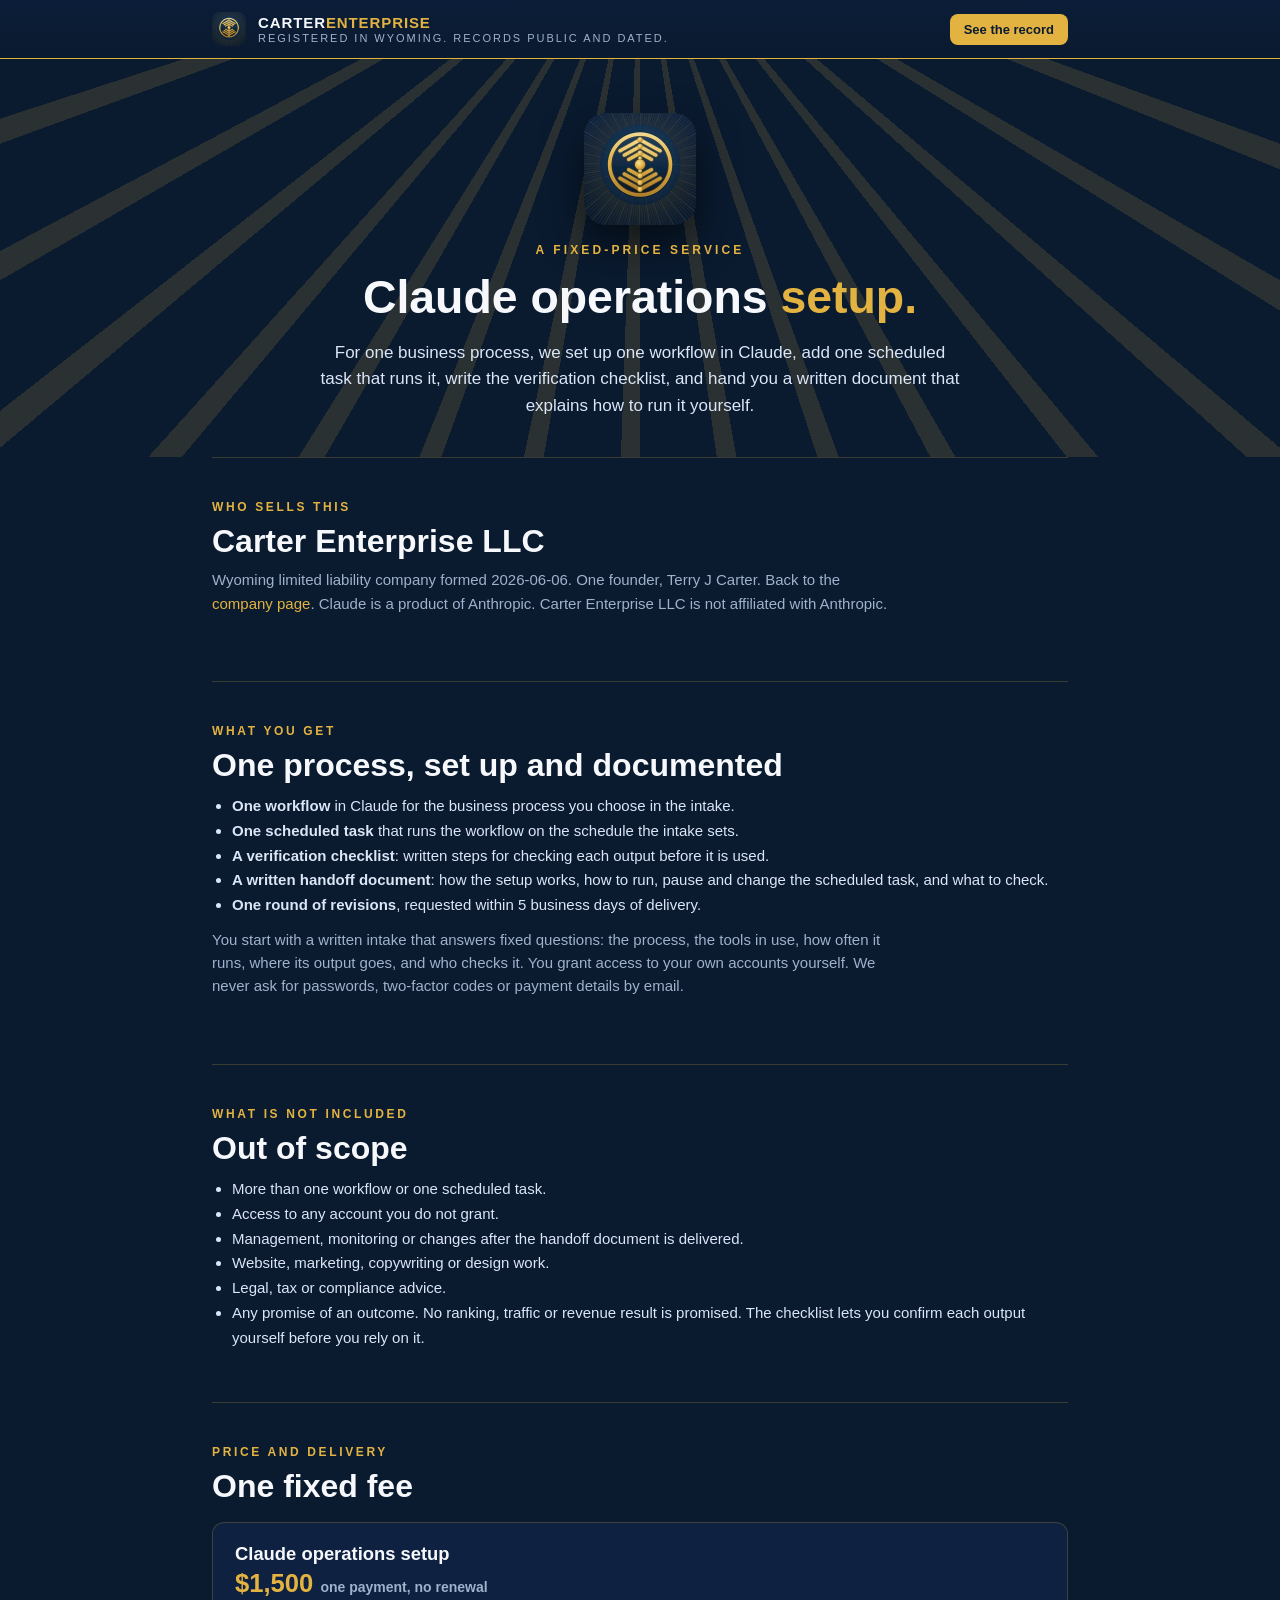
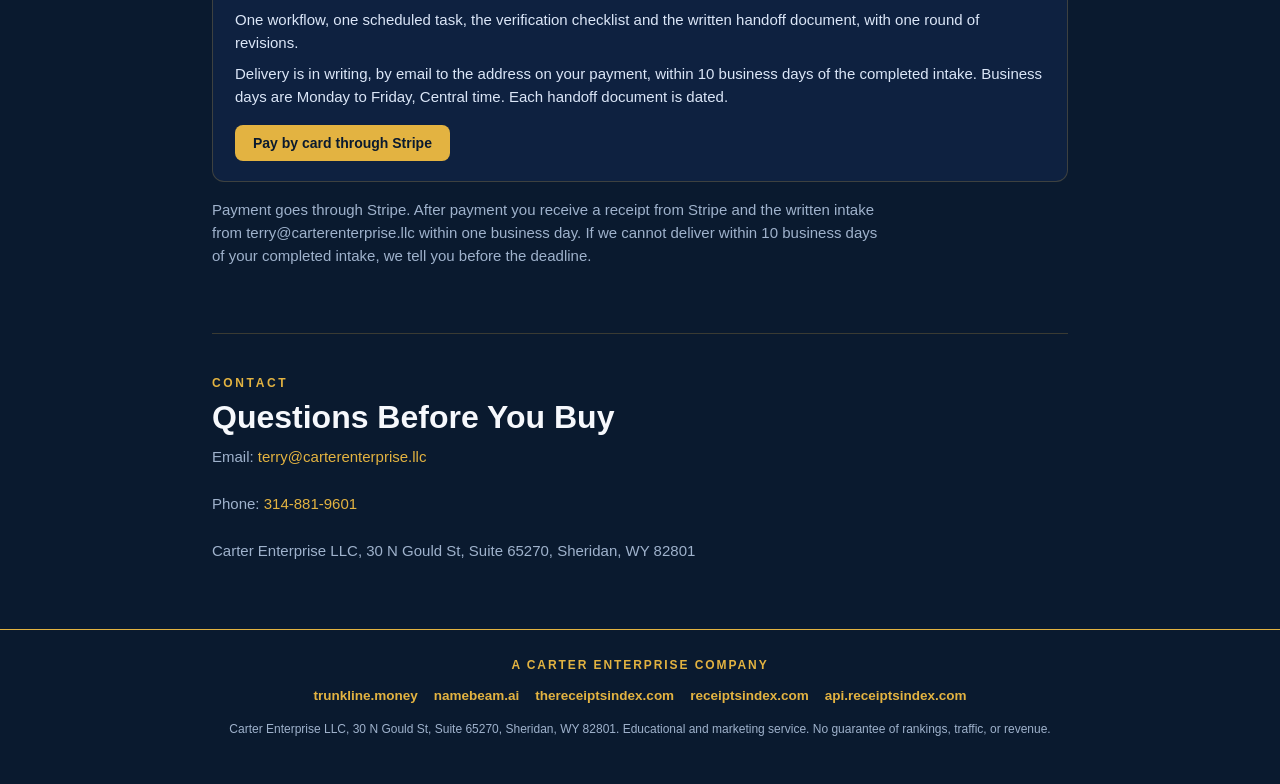
==== claude-operations-setup/index.html @ d0846653 "Claude operations setup page ($1,500, live Stripe link) + company page Services section Copy from st" ====
<!DOCTYPE html>
<html lang="en">
<head>
<script>if(location.protocol==="http:"&&/(^|\.)carterenterprise\.llc$/.test(location.hostname)){location.replace("https://"+location.host+location.pathname+location.search+location.hash);}</script>
<meta charset="utf-8">
<meta name="viewport" content="width=device-width,initial-scale=1">
<meta name="description" content="Claude operations setup from Carter Enterprise LLC: one workflow in Claude, one scheduled task, a verification checklist and a written handoff document. $1,500, one fixed fee, delivered in writing.">
<link rel="canonical" href="https://carterenterprise.llc/claude-operations-setup/">
<title>Claude Operations Setup | Carter Enterprise LLC</title>
<style>
 :root{--navy:#0a1a2f;--card:#0e2140;--gold:#E3B341;--gold2:#f0c862;--text:#F6F8FC;--muted:#9fb2cc;--miss:#e0808f;--win:#7ed492;--line:rgba(227,179,65,.22)}
 *{box-sizing:border-box}html,body{margin:0;padding:0;background:var(--navy);color:var(--text);font-family:-apple-system,BlinkMacSystemFont,"Segoe UI",Roboto,Helvetica,Arial,sans-serif;-webkit-font-smoothing:antialiased}
 a{color:var(--gold);text-decoration:none}a:hover{color:var(--gold2)}.wrap{max-width:900px;margin:0 auto;padding:0 22px}
 header.bar{position:sticky;top:0;z-index:20;background:linear-gradient(180deg,#0b1d38,#0a1a2f);border-bottom:1px solid var(--gold);padding:12px 0}
 .bar-in{display:flex;align-items:center;gap:12px;max-width:900px;margin:0 auto;padding:0 22px}
 .bar img{width:34px;height:34px;border-radius:8px}.bar .wm{font-weight:800;letter-spacing:.06em;font-size:15px}.bar .wm .b{color:var(--gold)}
 .bar .kick{color:var(--muted);font-size:11px;letter-spacing:.18em;text-transform:uppercase;margin-top:1px}.bar .spacer{flex:1}
 .bar a.cta{background:var(--gold);color:var(--navy);font-weight:800;padding:8px 14px;border-radius:8px;font-size:13px}
 .hero{position:relative;overflow:hidden;text-align:center;padding:54px 16px 38px}
 .hero .rays{position:absolute;inset:0;background:repeating-conic-gradient(from 0deg at 50% 40%, rgba(227,179,65,.15) 0deg 2deg, transparent 2deg 10deg);width:240vmax;height:240vmax;left:50%;top:40%;transform:translate(-50%,-50%);animation:spin 130s linear infinite;z-index:0}
 @keyframes spin{to{transform:translate(-50%,-50%) rotate(360deg)}}.hero .inner{position:relative;z-index:1}
 .hero img.coin{width:112px;height:112px;border-radius:22px;box-shadow:0 18px 40px rgba(0,0,0,.55);margin-bottom:14px}
 .hero .eyebrow{color:var(--gold);letter-spacing:.26em;text-transform:uppercase;font-size:12px;font-weight:800}
 .hero h1{font-size:clamp(1.9rem,5.4vw,2.9rem);margin:14px auto 10px;max-width:740px;line-height:1.14}
 .hero h1 .g{color:var(--gold)}.hero p.lede{max-width:640px;margin:16px auto 0;color:#dbe6f7;font-size:17px;line-height:1.55}
 .standing{display:flex;gap:16px;justify-content:center;flex-wrap:wrap;margin:26px auto 0;position:relative;z-index:1}
 .stat{background:var(--card);border:1px solid var(--line);border-radius:12px;padding:16px 22px;min-width:150px}
 .stat .n{font-size:30px;font-weight:800;color:var(--gold)}.stat.red .n{color:var(--miss)}.stat .l{color:var(--muted);font-size:12.5px;letter-spacing:.04em;margin-top:2px}
 section{padding:42px 0;border-top:1px solid var(--line)}.sec-eyebrow{color:var(--gold);letter-spacing:.22em;text-transform:uppercase;font-size:12px;font-weight:800;margin-bottom:8px}
 h2{font-size:clamp(1.5rem,4vw,2rem);margin:0 0 8px;line-height:1.2}.sub{color:var(--muted);font-size:15px;line-height:1.55;max-width:680px;margin:0 0 24px}
 .method{color:var(--muted);font-size:13px;line-height:1.65}.method b{color:var(--text)}
 footer{border-top:1px solid var(--gold);padding:28px 0 48px;text-align:center}
 footer .fk{color:var(--gold);letter-spacing:.16em;text-transform:uppercase;font-size:12px;font-weight:800;margin-bottom:10px}
 footer .legs a{color:var(--gold);font-weight:700;font-size:13.5px;margin:0 8px;line-height:2.1}footer .legal{color:var(--muted);font-size:12px;margin-top:12px}
table{width:100%;border-collapse:collapse;margin:16px 0}
table td{padding:12px 0;border-bottom:1px solid var(--line)}
table td:first-child{font-weight:700;color:var(--gold)}
table td a{color:var(--gold)}
.link-list{list-style:none;padding:0;margin:16px 0}
.link-list li{margin:8px 0}
.link-list a{color:var(--gold)}
.opt{background:var(--card);border:1px solid var(--line);border-radius:12px;padding:20px 22px;margin:16px 0}.opt h3{margin:0 0 4px;font-size:1.15rem}.opt .price{color:var(--gold);font-weight:800;font-size:1.6rem;margin:4px 0 10px}.opt p{margin:8px 0;line-height:1.55;font-size:15px;color:#dbe6f7}.opt a.buy{display:inline-block;background:var(--gold);color:var(--navy);font-weight:800;padding:10px 18px;border-radius:8px;font-size:14px;margin-top:8px}.opt a.buy:hover{color:var(--navy);background:var(--gold2)}ul.plain,ol.plain{margin:10px 0;padding-left:20px;line-height:1.65;font-size:15px;color:#dbe6f7}ol.plain li{margin:8px 0}code{font-family:ui-monospace,SFMono-Regular,Menlo,Consolas,monospace;font-size:.92em;color:var(--gold2);word-break:break-all}
</style>
</head>
<body>
<header class="bar"><div class="bar-in"><img src="/avatar.webp" alt="Carter Enterprise"><div><div class="wm">CARTER<span class="b">ENTERPRISE</span></div><div class="kick">Registered in Wyoming. Records public and dated.</div></div><div class="spacer"></div><a class="cta" href="https://proof.namebeam.ai">See the record</a></div></header>
<div class="hero"><div class="rays"></div><div class="inner"><img class="coin" src="/avatar.webp" alt="Carter Enterprise"><div class="eyebrow">A FIXED-PRICE SERVICE</div><h1>Claude operations <span class="g">setup.</span></h1><p class="lede">For one business process, we set up one workflow in Claude, add one scheduled task that runs it, write the verification checklist, and hand you a written document that explains how to run it yourself.</p></div></div>
<div class="wrap">
<section><div class="sec-eyebrow">WHO SELLS THIS</div><h2>Carter Enterprise LLC</h2><p class="sub">Wyoming limited liability company formed 2026-06-06. One founder, Terry J Carter. Back to the <a href="/">company page</a>. Claude is a product of Anthropic. Carter Enterprise LLC is not affiliated with Anthropic.</p></section>

<section><div class="sec-eyebrow">WHAT YOU GET</div><h2>One process, set up and documented</h2><ul class="plain"><li><b>One workflow</b> in Claude for the business process you choose in the intake.</li><li><b>One scheduled task</b> that runs the workflow on the schedule the intake sets.</li><li><b>A verification checklist</b>: written steps for checking each output before it is used.</li><li><b>A written handoff document</b>: how the setup works, how to run, pause and change the scheduled task, and what to check.</li><li><b>One round of revisions</b>, requested within 5 business days of delivery.</li></ul><p class="sub">You start with a written intake that answers fixed questions: the process, the tools in use, how often it runs, where its output goes, and who checks it. You grant access to your own accounts yourself. We never ask for passwords, two-factor codes or payment details by email.</p></section>

<section><div class="sec-eyebrow">WHAT IS NOT INCLUDED</div><h2>Out of scope</h2><ul class="plain"><li>More than one workflow or one scheduled task.</li><li>Access to any account you do not grant.</li><li>Management, monitoring or changes after the handoff document is delivered.</li><li>Website, marketing, copywriting or design work.</li><li>Legal, tax or compliance advice.</li><li>Any promise of an outcome. No ranking, traffic or revenue result is promised. The checklist lets you confirm each output yourself before you rely on it.</li></ul></section>

<section><div class="sec-eyebrow">PRICE AND DELIVERY</div><h2>One fixed fee</h2>
<div class="opt"><h3>Claude operations setup</h3><div class="price">$1,500 <span style="font-size:14px;color:var(--muted);font-weight:600">one payment, no renewal</span></div><p>One workflow, one scheduled task, the verification checklist and the written handoff document, with one round of revisions.</p><p>Delivery is in writing, by email to the address on your payment, within 10 business days of the completed intake. Business days are Monday to Friday, Central time. Each handoff document is dated.</p><a class="buy" href="https://buy.stripe.com/7sYdR9bNy0SB7mM4hadIA14">Pay by card through Stripe</a></div>
<p class="sub">Payment goes through Stripe. After payment you receive a receipt from Stripe and the written intake from terry@carterenterprise.llc within one business day. If we cannot deliver within 10 business days of your completed intake, we tell you before the deadline.</p></section>

<section><div class="sec-eyebrow">CONTACT</div><h2>Questions Before You Buy</h2><p class="sub">Email: <a href="mailto:terry@carterenterprise.llc">terry@carterenterprise.llc</a></p><p class="sub">Phone: <a href="tel:314-881-9601">314-881-9601</a></p><p class="sub">Carter Enterprise LLC, 30 N Gould St, Suite 65270, Sheridan, WY 82801</p></section>
</div>

<footer><div class="wrap"><div class="fk">A Carter Enterprise Company</div>
 <div class="legs"><a href="https://trunkline.money">trunkline.money</a><a href="https://namebeam.ai">namebeam.ai</a><a href="https://thereceiptsindex.com">thereceiptsindex.com</a><a href="https://receiptsindex.com">receiptsindex.com</a><a href="https://api.receiptsindex.com">api.receiptsindex.com</a></div>
 <div class="legal">Carter Enterprise LLC, 30 N Gould St, Suite 65270, Sheridan, WY 82801. Educational and marketing service. No guarantee of rankings, traffic, or revenue.</div></div></footer>
</body>
</html>
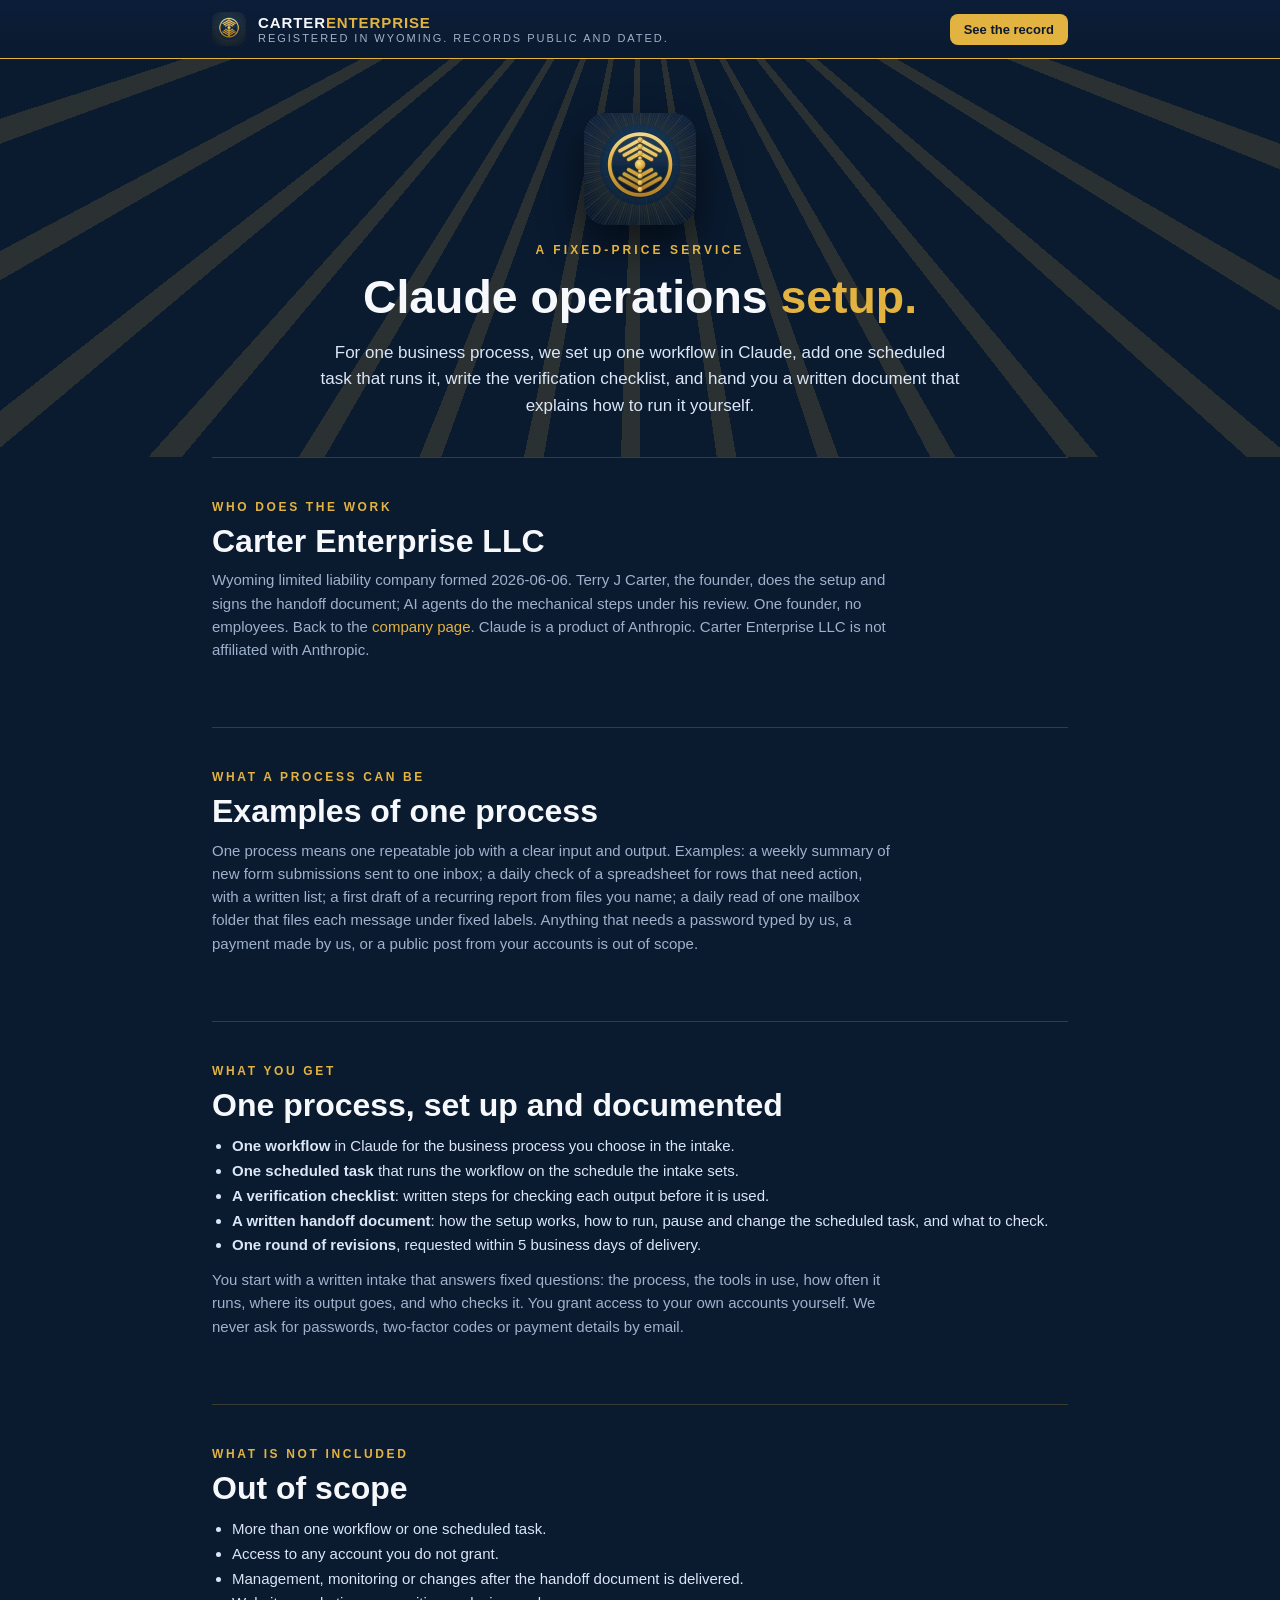
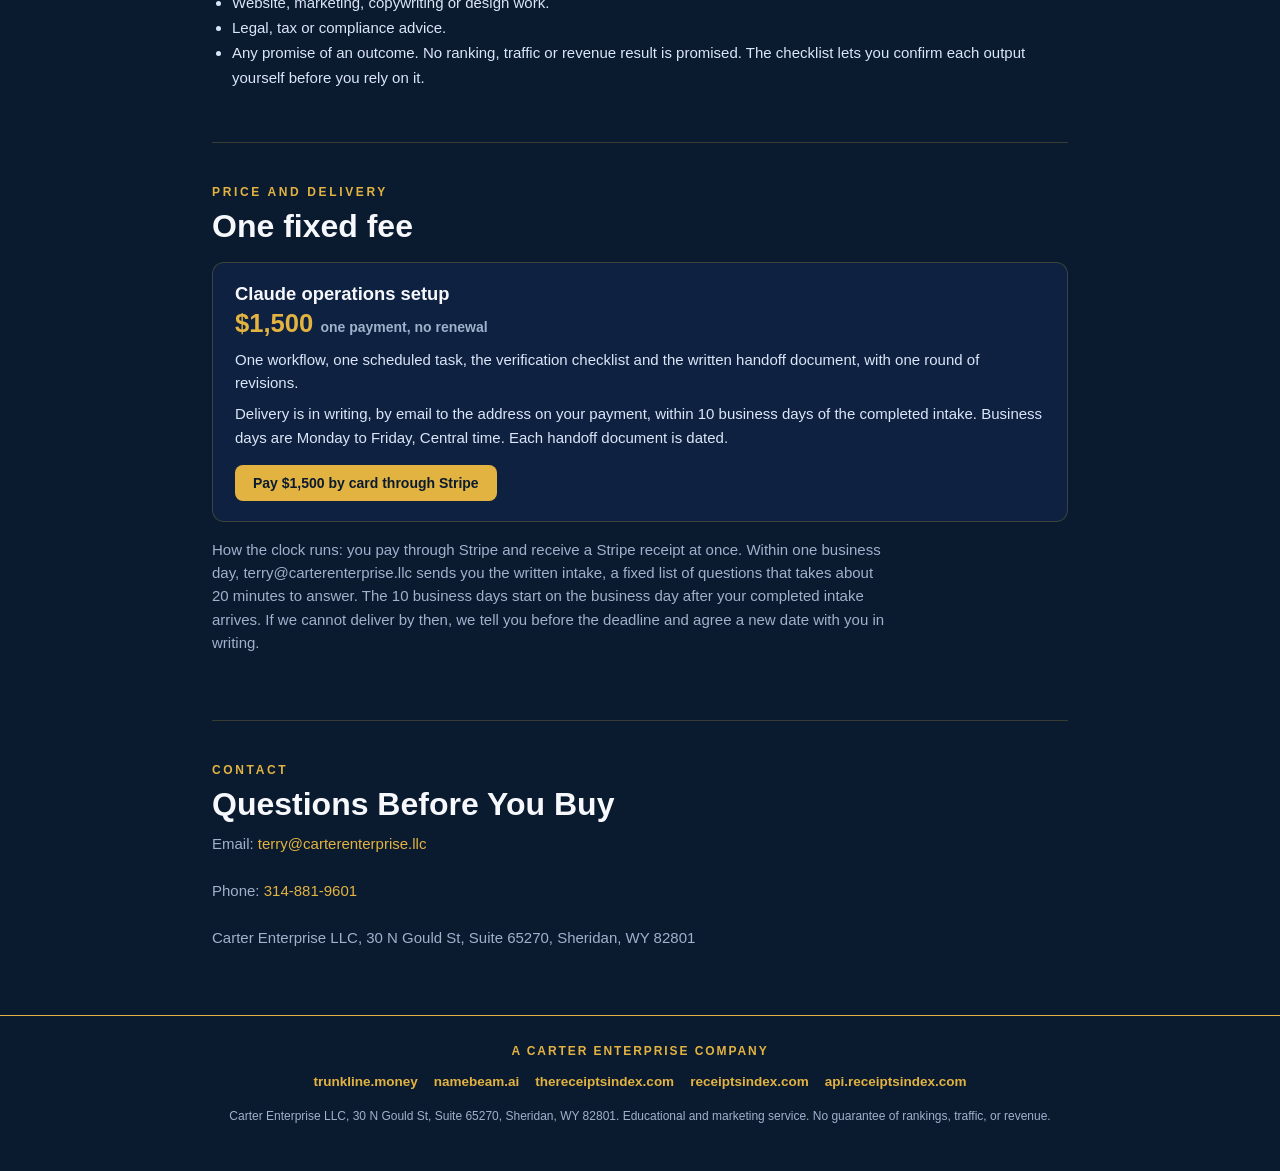
==== commit 27508fa8: "Ops setup page: who does the work, example processes, button amount, intake clock (OPSDIST cold-eyes" ====
--- a/claude-operations-setup/index.html
+++ b/claude-operations-setup/index.html
@@ -46,15 +46,17 @@
 <header class="bar"><div class="bar-in"><img src="/avatar.webp" alt="Carter Enterprise"><div><div class="wm">CARTER<span class="b">ENTERPRISE</span></div><div class="kick">Registered in Wyoming. Records public and dated.</div></div><div class="spacer"></div><a class="cta" href="https://proof.namebeam.ai">See the record</a></div></header>
 <div class="hero"><div class="rays"></div><div class="inner"><img class="coin" src="/avatar.webp" alt="Carter Enterprise"><div class="eyebrow">A FIXED-PRICE SERVICE</div><h1>Claude operations <span class="g">setup.</span></h1><p class="lede">For one business process, we set up one workflow in Claude, add one scheduled task that runs it, write the verification checklist, and hand you a written document that explains how to run it yourself.</p></div></div>
 <div class="wrap">
-<section><div class="sec-eyebrow">WHO SELLS THIS</div><h2>Carter Enterprise LLC</h2><p class="sub">Wyoming limited liability company formed 2026-06-06. One founder, Terry J Carter. Back to the <a href="/">company page</a>. Claude is a product of Anthropic. Carter Enterprise LLC is not affiliated with Anthropic.</p></section>
+<section><div class="sec-eyebrow">WHO DOES THE WORK</div><h2>Carter Enterprise LLC</h2><p class="sub">Wyoming limited liability company formed 2026-06-06. Terry J Carter, the founder, does the setup and signs the handoff document; AI agents do the mechanical steps under his review. One founder, no employees. Back to the <a href="/">company page</a>. Claude is a product of Anthropic. Carter Enterprise LLC is not affiliated with Anthropic.</p></section>
+
+<section><div class="sec-eyebrow">WHAT A PROCESS CAN BE</div><h2>Examples of one process</h2><p class="sub">One process means one repeatable job with a clear input and output. Examples: a weekly summary of new form submissions sent to one inbox; a daily check of a spreadsheet for rows that need action, with a written list; a first draft of a recurring report from files you name; a daily read of one mailbox folder that files each message under fixed labels. Anything that needs a password typed by us, a payment made by us, or a public post from your accounts is out of scope.</p></section>
 
 <section><div class="sec-eyebrow">WHAT YOU GET</div><h2>One process, set up and documented</h2><ul class="plain"><li><b>One workflow</b> in Claude for the business process you choose in the intake.</li><li><b>One scheduled task</b> that runs the workflow on the schedule the intake sets.</li><li><b>A verification checklist</b>: written steps for checking each output before it is used.</li><li><b>A written handoff document</b>: how the setup works, how to run, pause and change the scheduled task, and what to check.</li><li><b>One round of revisions</b>, requested within 5 business days of delivery.</li></ul><p class="sub">You start with a written intake that answers fixed questions: the process, the tools in use, how often it runs, where its output goes, and who checks it. You grant access to your own accounts yourself. We never ask for passwords, two-factor codes or payment details by email.</p></section>
 
 <section><div class="sec-eyebrow">WHAT IS NOT INCLUDED</div><h2>Out of scope</h2><ul class="plain"><li>More than one workflow or one scheduled task.</li><li>Access to any account you do not grant.</li><li>Management, monitoring or changes after the handoff document is delivered.</li><li>Website, marketing, copywriting or design work.</li><li>Legal, tax or compliance advice.</li><li>Any promise of an outcome. No ranking, traffic or revenue result is promised. The checklist lets you confirm each output yourself before you rely on it.</li></ul></section>
 
 <section><div class="sec-eyebrow">PRICE AND DELIVERY</div><h2>One fixed fee</h2>
-<div class="opt"><h3>Claude operations setup</h3><div class="price">$1,500 <span style="font-size:14px;color:var(--muted);font-weight:600">one payment, no renewal</span></div><p>One workflow, one scheduled task, the verification checklist and the written handoff document, with one round of revisions.</p><p>Delivery is in writing, by email to the address on your payment, within 10 business days of the completed intake. Business days are Monday to Friday, Central time. Each handoff document is dated.</p><a class="buy" href="https://buy.stripe.com/7sYdR9bNy0SB7mM4hadIA14">Pay by card through Stripe</a></div>
-<p class="sub">Payment goes through Stripe. After payment you receive a receipt from Stripe and the written intake from terry@carterenterprise.llc within one business day. If we cannot deliver within 10 business days of your completed intake, we tell you before the deadline.</p></section>
+<div class="opt"><h3>Claude operations setup</h3><div class="price">$1,500 <span style="font-size:14px;color:var(--muted);font-weight:600">one payment, no renewal</span></div><p>One workflow, one scheduled task, the verification checklist and the written handoff document, with one round of revisions.</p><p>Delivery is in writing, by email to the address on your payment, within 10 business days of the completed intake. Business days are Monday to Friday, Central time. Each handoff document is dated.</p><a class="buy" href="https://buy.stripe.com/7sYdR9bNy0SB7mM4hadIA14">Pay $1,500 by card through Stripe</a></div>
+<p class="sub">How the clock runs: you pay through Stripe and receive a Stripe receipt at once. Within one business day, terry@carterenterprise.llc sends you the written intake, a fixed list of questions that takes about 20 minutes to answer. The 10 business days start on the business day after your completed intake arrives. If we cannot deliver by then, we tell you before the deadline and agree a new date with you in writing.</p></section>
 
 <section><div class="sec-eyebrow">CONTACT</div><h2>Questions Before You Buy</h2><p class="sub">Email: <a href="mailto:terry@carterenterprise.llc">terry@carterenterprise.llc</a></p><p class="sub">Phone: <a href="tel:314-881-9601">314-881-9601</a></p><p class="sub">Carter Enterprise LLC, 30 N Gould St, Suite 65270, Sheridan, WY 82801</p></section>
 </div>
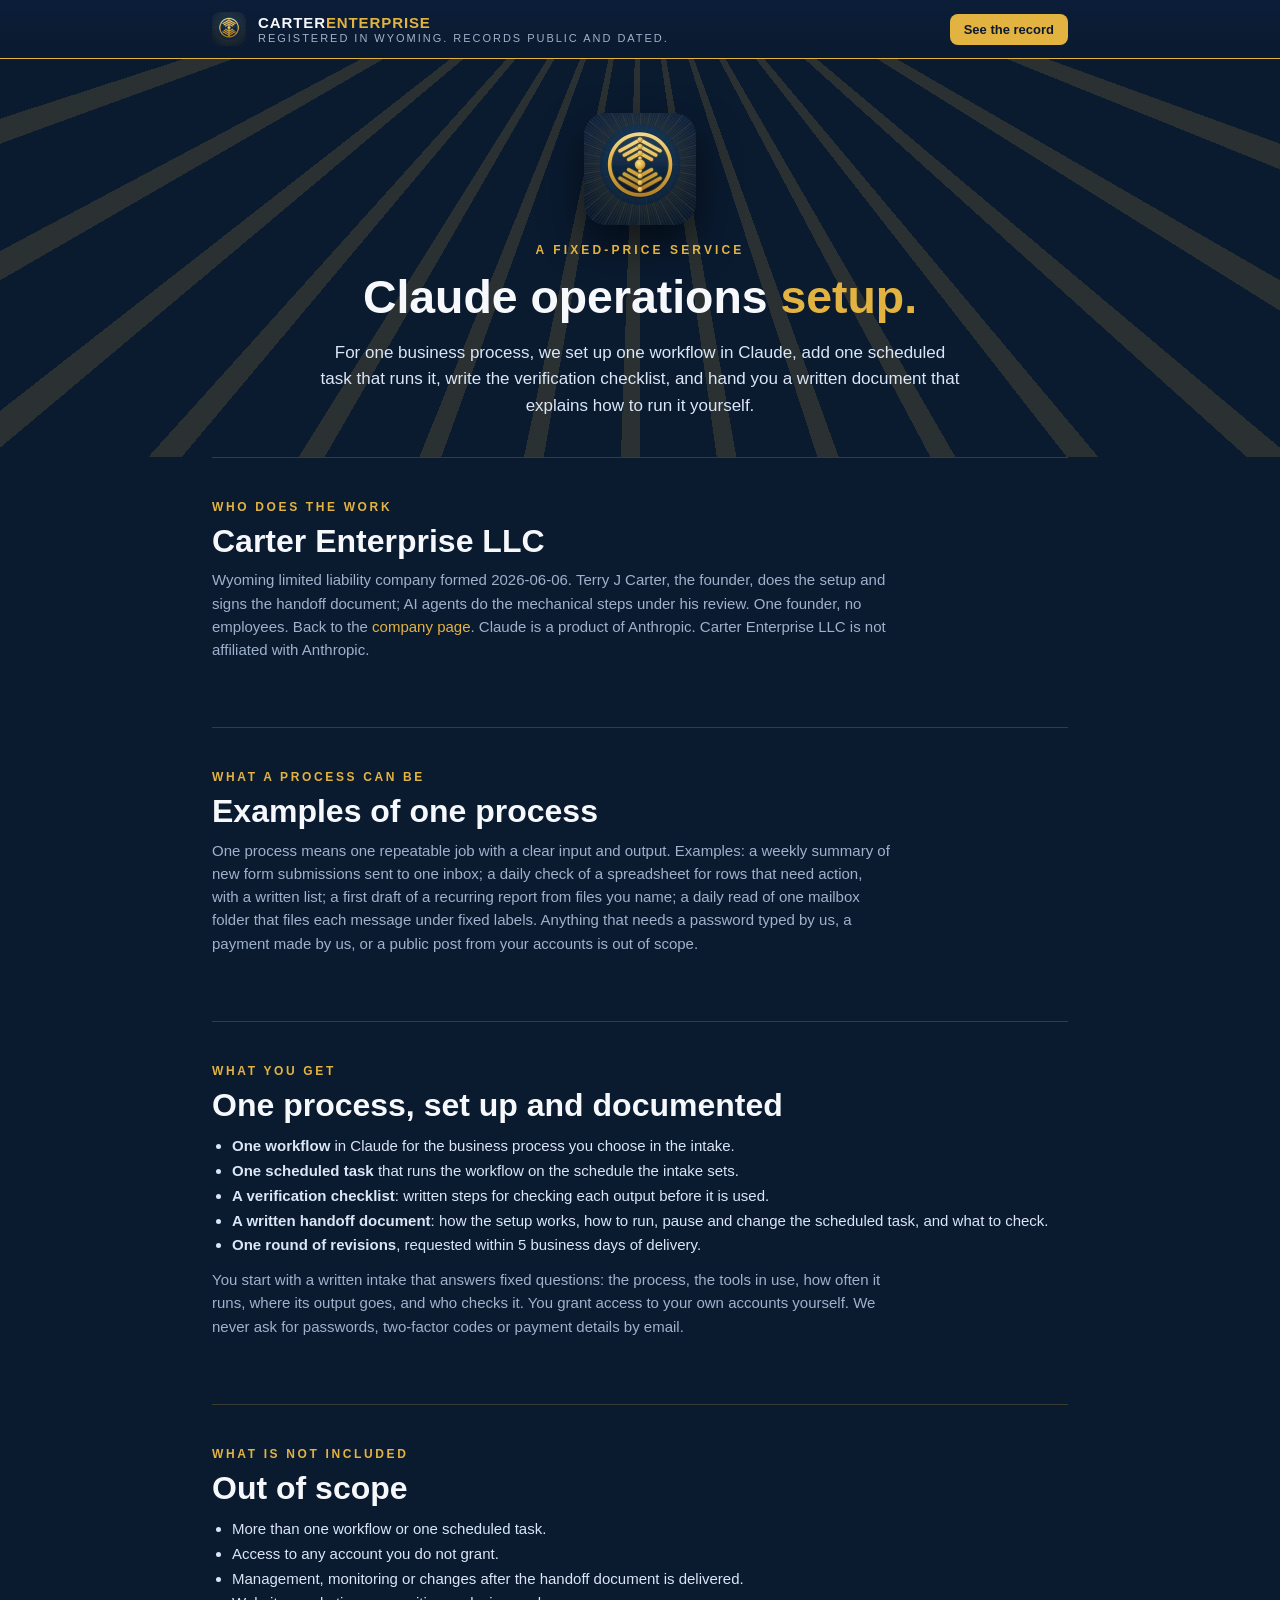
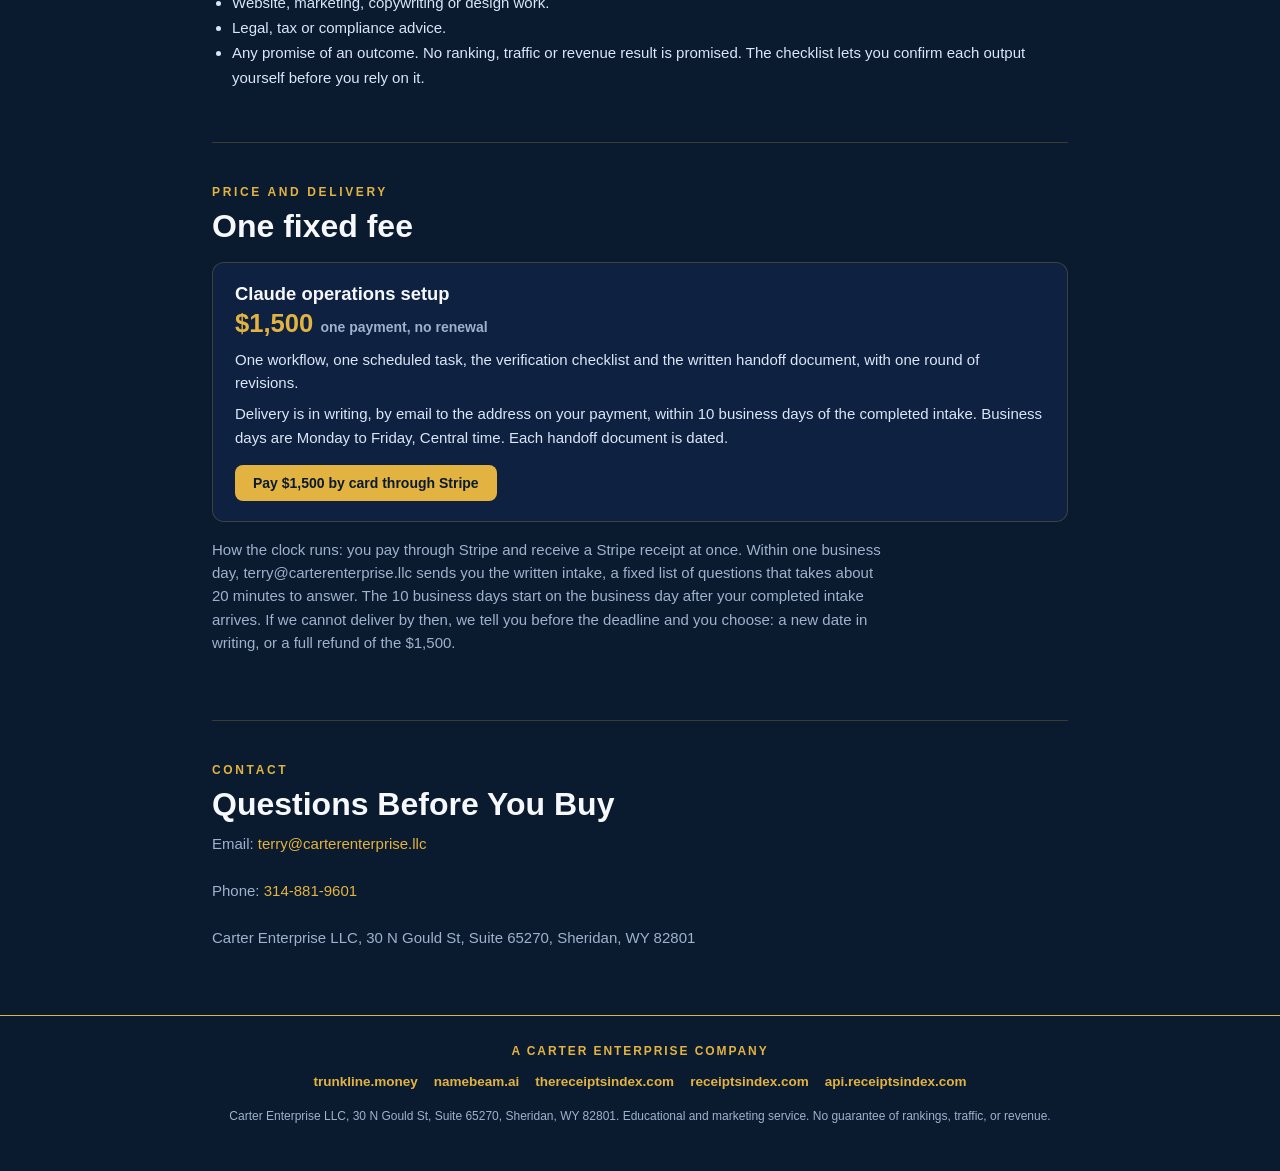
==== commit 098d16d2: "Ops setup page: missed-deadline full refund option (Terry's word, TERRY_DID 10-24) Co-Authored-By: C" ====
--- a/claude-operations-setup/index.html
+++ b/claude-operations-setup/index.html
@@ -56,7 +56,7 @@
 
 <section><div class="sec-eyebrow">PRICE AND DELIVERY</div><h2>One fixed fee</h2>
 <div class="opt"><h3>Claude operations setup</h3><div class="price">$1,500 <span style="font-size:14px;color:var(--muted);font-weight:600">one payment, no renewal</span></div><p>One workflow, one scheduled task, the verification checklist and the written handoff document, with one round of revisions.</p><p>Delivery is in writing, by email to the address on your payment, within 10 business days of the completed intake. Business days are Monday to Friday, Central time. Each handoff document is dated.</p><a class="buy" href="https://buy.stripe.com/7sYdR9bNy0SB7mM4hadIA14">Pay $1,500 by card through Stripe</a></div>
-<p class="sub">How the clock runs: you pay through Stripe and receive a Stripe receipt at once. Within one business day, terry@carterenterprise.llc sends you the written intake, a fixed list of questions that takes about 20 minutes to answer. The 10 business days start on the business day after your completed intake arrives. If we cannot deliver by then, we tell you before the deadline and agree a new date with you in writing.</p></section>
+<p class="sub">How the clock runs: you pay through Stripe and receive a Stripe receipt at once. Within one business day, terry@carterenterprise.llc sends you the written intake, a fixed list of questions that takes about 20 minutes to answer. The 10 business days start on the business day after your completed intake arrives. If we cannot deliver by then, we tell you before the deadline and you choose: a new date in writing, or a full refund of the $1,500.</p></section>
 
 <section><div class="sec-eyebrow">CONTACT</div><h2>Questions Before You Buy</h2><p class="sub">Email: <a href="mailto:terry@carterenterprise.llc">terry@carterenterprise.llc</a></p><p class="sub">Phone: <a href="tel:314-881-9601">314-881-9601</a></p><p class="sub">Carter Enterprise LLC, 30 N Gould St, Suite 65270, Sheridan, WY 82801</p></section>
 </div>
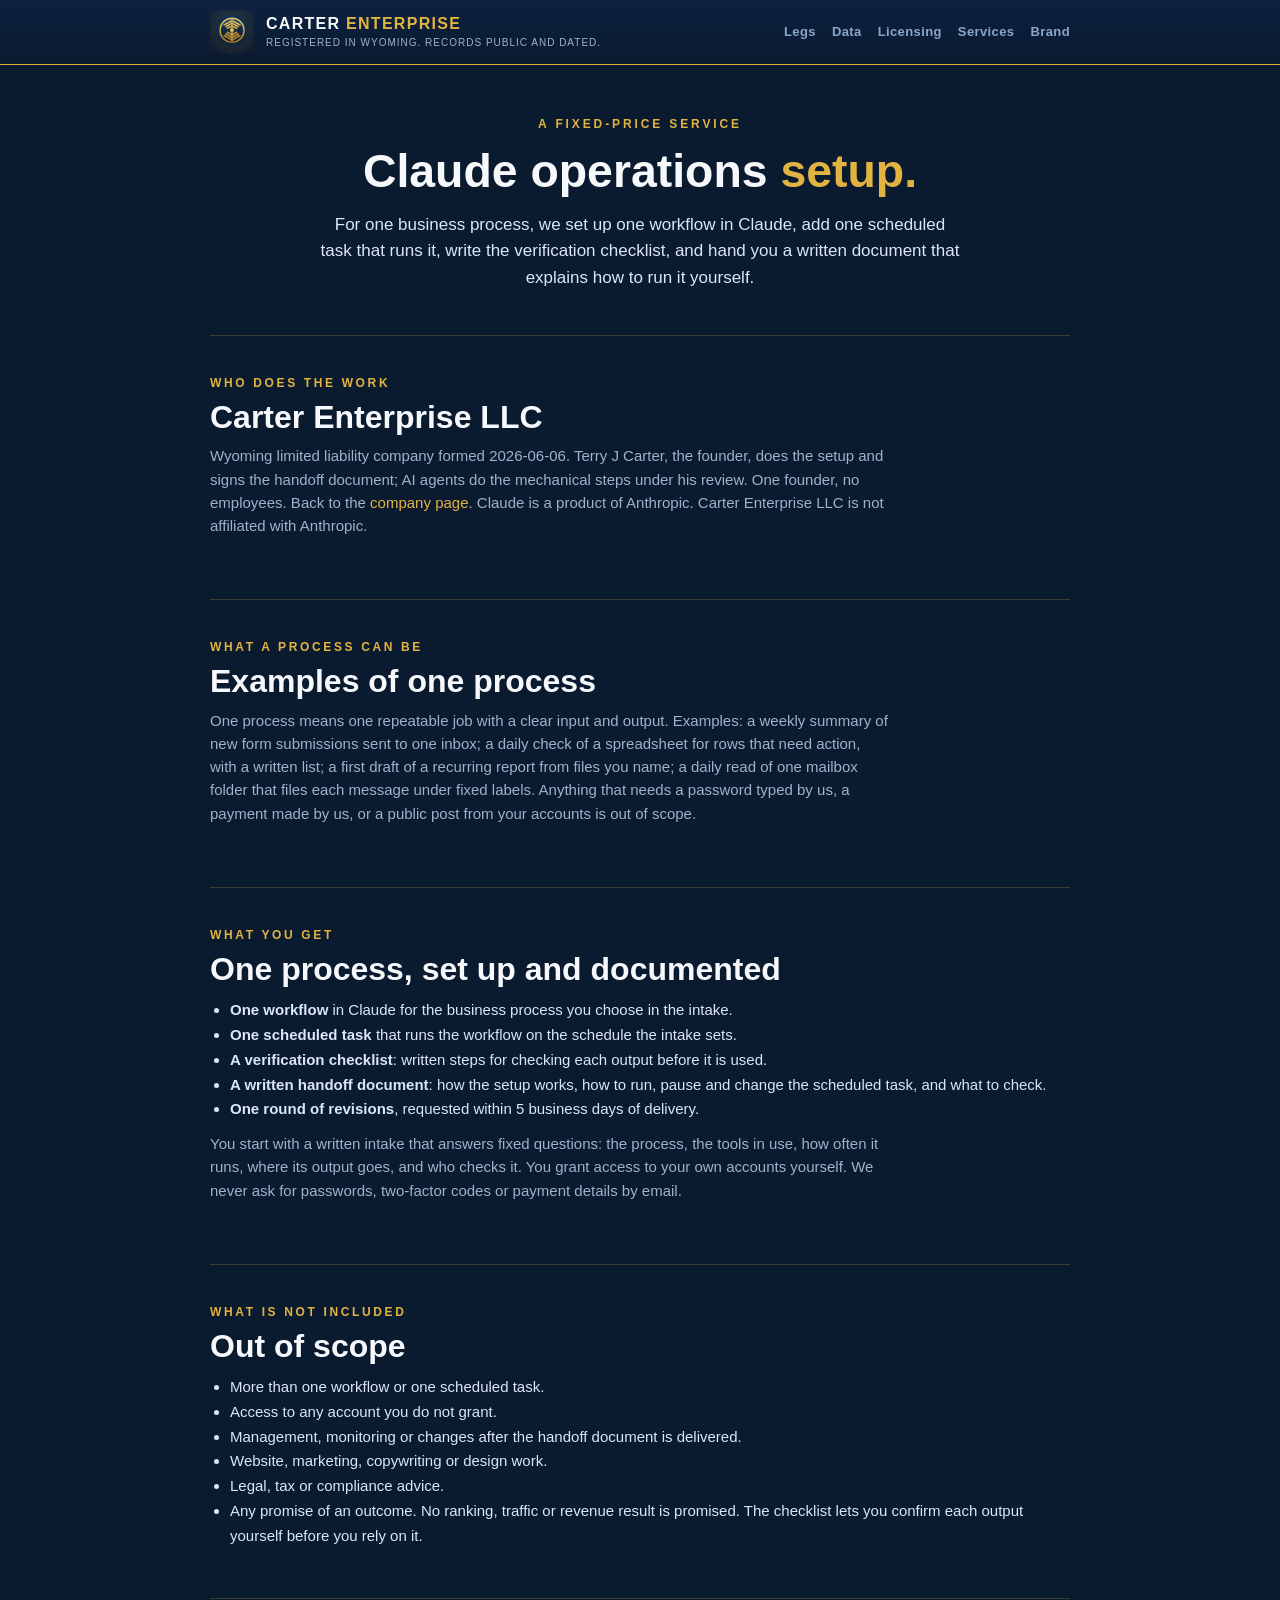
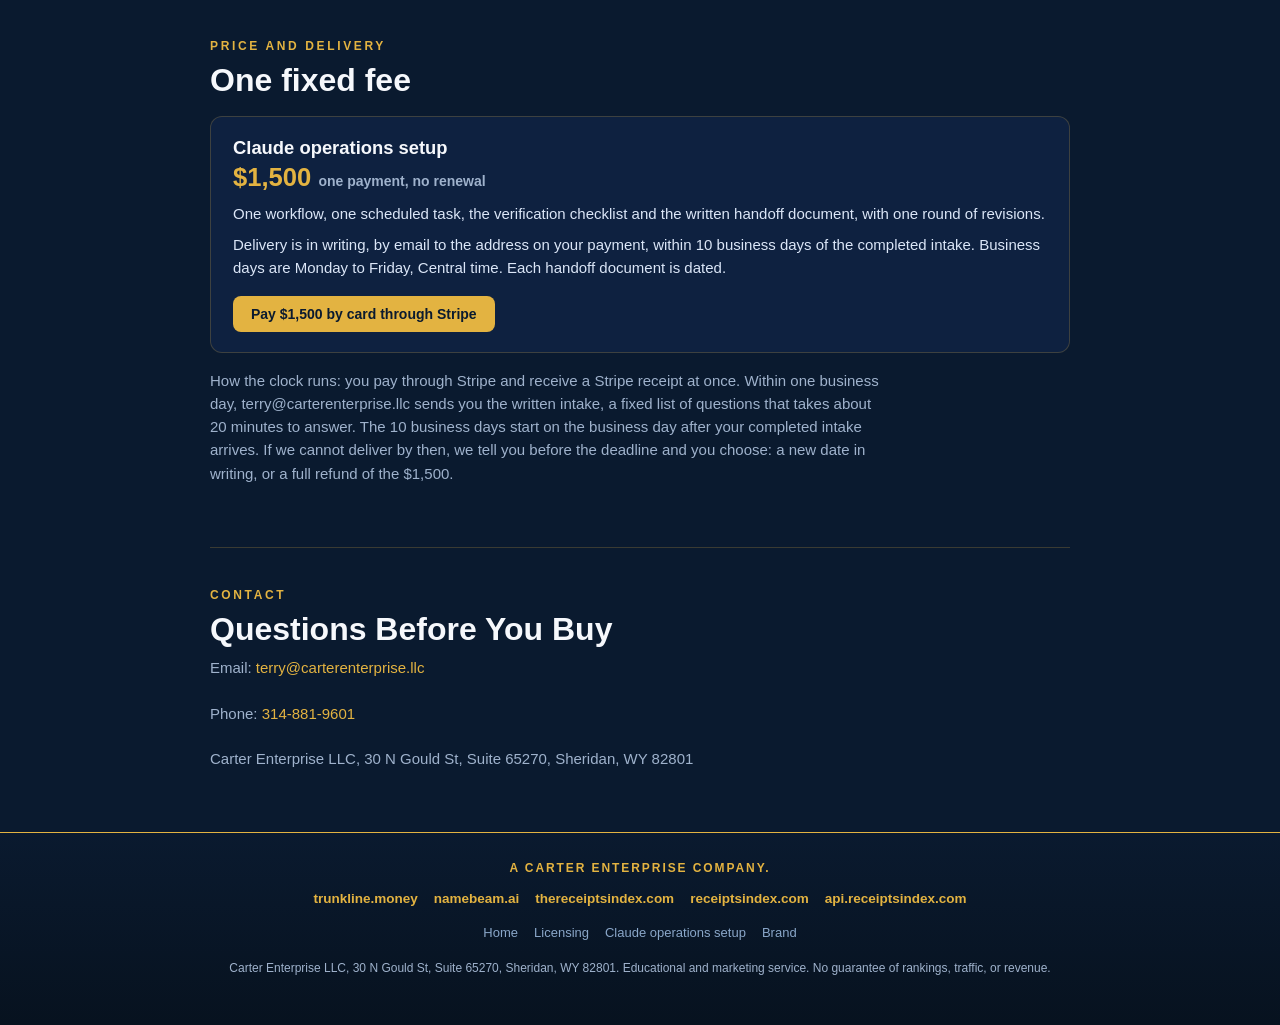
==== commit d97dc9e3: "Mothership redesign: legs, numbers, data, cite, brand page; licensing and ops chrome aligned Locked " ====
--- a/claude-operations-setup/index.html
+++ b/claude-operations-setup/index.html
@@ -6,47 +6,15 @@
 <meta name="viewport" content="width=device-width,initial-scale=1">
 <meta name="description" content="Claude operations setup from Carter Enterprise LLC: one workflow in Claude, one scheduled task, a verification checklist and a written handoff document. $1,500, one fixed fee, delivered in writing.">
 <link rel="canonical" href="https://carterenterprise.llc/claude-operations-setup/">
+<link rel="icon" type="image/png" href="/assets/brand/256/avatar_carterenterprise_sunburst.png">
 <title>Claude Operations Setup | Carter Enterprise LLC</title>
-<style>
- :root{--navy:#0a1a2f;--card:#0e2140;--gold:#E3B341;--gold2:#f0c862;--text:#F6F8FC;--muted:#9fb2cc;--miss:#e0808f;--win:#7ed492;--line:rgba(227,179,65,.22)}
- *{box-sizing:border-box}html,body{margin:0;padding:0;background:var(--navy);color:var(--text);font-family:-apple-system,BlinkMacSystemFont,"Segoe UI",Roboto,Helvetica,Arial,sans-serif;-webkit-font-smoothing:antialiased}
- a{color:var(--gold);text-decoration:none}a:hover{color:var(--gold2)}.wrap{max-width:900px;margin:0 auto;padding:0 22px}
- header.bar{position:sticky;top:0;z-index:20;background:linear-gradient(180deg,#0b1d38,#0a1a2f);border-bottom:1px solid var(--gold);padding:12px 0}
- .bar-in{display:flex;align-items:center;gap:12px;max-width:900px;margin:0 auto;padding:0 22px}
- .bar img{width:34px;height:34px;border-radius:8px}.bar .wm{font-weight:800;letter-spacing:.06em;font-size:15px}.bar .wm .b{color:var(--gold)}
- .bar .kick{color:var(--muted);font-size:11px;letter-spacing:.18em;text-transform:uppercase;margin-top:1px}.bar .spacer{flex:1}
- .bar a.cta{background:var(--gold);color:var(--navy);font-weight:800;padding:8px 14px;border-radius:8px;font-size:13px}
- .hero{position:relative;overflow:hidden;text-align:center;padding:54px 16px 38px}
- .hero .rays{position:absolute;inset:0;background:repeating-conic-gradient(from 0deg at 50% 40%, rgba(227,179,65,.15) 0deg 2deg, transparent 2deg 10deg);width:240vmax;height:240vmax;left:50%;top:40%;transform:translate(-50%,-50%);animation:spin 130s linear infinite;z-index:0}
- @keyframes spin{to{transform:translate(-50%,-50%) rotate(360deg)}}.hero .inner{position:relative;z-index:1}
- .hero img.coin{width:112px;height:112px;border-radius:22px;box-shadow:0 18px 40px rgba(0,0,0,.55);margin-bottom:14px}
- .hero .eyebrow{color:var(--gold);letter-spacing:.26em;text-transform:uppercase;font-size:12px;font-weight:800}
- .hero h1{font-size:clamp(1.9rem,5.4vw,2.9rem);margin:14px auto 10px;max-width:740px;line-height:1.14}
- .hero h1 .g{color:var(--gold)}.hero p.lede{max-width:640px;margin:16px auto 0;color:#dbe6f7;font-size:17px;line-height:1.55}
- .standing{display:flex;gap:16px;justify-content:center;flex-wrap:wrap;margin:26px auto 0;position:relative;z-index:1}
- .stat{background:var(--card);border:1px solid var(--line);border-radius:12px;padding:16px 22px;min-width:150px}
- .stat .n{font-size:30px;font-weight:800;color:var(--gold)}.stat.red .n{color:var(--miss)}.stat .l{color:var(--muted);font-size:12.5px;letter-spacing:.04em;margin-top:2px}
- section{padding:42px 0;border-top:1px solid var(--line)}.sec-eyebrow{color:var(--gold);letter-spacing:.22em;text-transform:uppercase;font-size:12px;font-weight:800;margin-bottom:8px}
- h2{font-size:clamp(1.5rem,4vw,2rem);margin:0 0 8px;line-height:1.2}.sub{color:var(--muted);font-size:15px;line-height:1.55;max-width:680px;margin:0 0 24px}
- .method{color:var(--muted);font-size:13px;line-height:1.65}.method b{color:var(--text)}
- footer{border-top:1px solid var(--gold);padding:28px 0 48px;text-align:center}
- footer .fk{color:var(--gold);letter-spacing:.16em;text-transform:uppercase;font-size:12px;font-weight:800;margin-bottom:10px}
- footer .legs a{color:var(--gold);font-weight:700;font-size:13.5px;margin:0 8px;line-height:2.1}footer .legal{color:var(--muted);font-size:12px;margin-top:12px}
-table{width:100%;border-collapse:collapse;margin:16px 0}
-table td{padding:12px 0;border-bottom:1px solid var(--line)}
-table td:first-child{font-weight:700;color:var(--gold)}
-table td a{color:var(--gold)}
-.link-list{list-style:none;padding:0;margin:16px 0}
-.link-list li{margin:8px 0}
-.link-list a{color:var(--gold)}
-.opt{background:var(--card);border:1px solid var(--line);border-radius:12px;padding:20px 22px;margin:16px 0}.opt h3{margin:0 0 4px;font-size:1.15rem}.opt .price{color:var(--gold);font-weight:800;font-size:1.6rem;margin:4px 0 10px}.opt p{margin:8px 0;line-height:1.55;font-size:15px;color:#dbe6f7}.opt a.buy{display:inline-block;background:var(--gold);color:var(--navy);font-weight:800;padding:10px 18px;border-radius:8px;font-size:14px;margin-top:8px}.opt a.buy:hover{color:var(--navy);background:var(--gold2)}ul.plain,ol.plain{margin:10px 0;padding-left:20px;line-height:1.65;font-size:15px;color:#dbe6f7}ol.plain li{margin:8px 0}code{font-family:ui-monospace,SFMono-Regular,Menlo,Consolas,monospace;font-size:.92em;color:var(--gold2);word-break:break-all}
-</style>
+<link rel="stylesheet" href="/assets/site.css">
 </head>
 <body>
-<header class="bar"><div class="bar-in"><img src="/avatar.webp" alt="Carter Enterprise"><div><div class="wm">CARTER<span class="b">ENTERPRISE</span></div><div class="kick">Registered in Wyoming. Records public and dated.</div></div><div class="spacer"></div><a class="cta" href="https://proof.namebeam.ai">See the record</a></div></header>
-<div class="hero"><div class="rays"></div><div class="inner"><img class="coin" src="/avatar.webp" alt="Carter Enterprise"><div class="eyebrow">A FIXED-PRICE SERVICE</div><h1>Claude operations <span class="g">setup.</span></h1><p class="lede">For one business process, we set up one workflow in Claude, add one scheduled task that runs it, write the verification checklist, and hand you a written document that explains how to run it yourself.</p></div></div>
+<header class="bar"><div class="bar-in"><a class="brand" href="/"><img src="/assets/brand/256/avatar_carterenterprise_sunburst.png" width="44" height="44" alt="Carter Enterprise mark"><span class="bt"><span class="wm">Carter <span class="b">Enterprise</span></span><span class="kick">Registered in Wyoming. Records public and dated.</span></span></a><nav aria-label="Main"><a href="/#legs">Legs</a><a href="/#data">Data</a><a href="/licensing/">Licensing</a><a href="/claude-operations-setup/">Services</a><a href="/brand/">Brand</a></nav></div></header>
+<div class="ce-hero"><div class="ce-rays"></div><div class="hero-in"><div class="eyebrow">A FIXED-PRICE SERVICE</div><h1>Claude operations <span class="g">setup.</span></h1><p class="lede">For one business process, we set up one workflow in Claude, add one scheduled task that runs it, write the verification checklist, and hand you a written document that explains how to run it yourself.</p></div></div>
 <div class="wrap">
-<section><div class="sec-eyebrow">WHO DOES THE WORK</div><h2>Carter Enterprise LLC</h2><p class="sub">Wyoming limited liability company formed 2026-06-06. Terry J Carter, the founder, does the setup and signs the handoff document; AI agents do the mechanical steps under his review. One founder, no employees. Back to the <a href="/">company page</a>. Claude is a product of Anthropic. Carter Enterprise LLC is not affiliated with Anthropic.</p></section>
+<section><div class="sec-eyebrow">WHO DOES THE WORK</div><h2>Carter Enterprise LLC</h2><p class="sub">Wyoming limited liability company formed <span class="dt">2026-06-06</span>. Terry J Carter, the founder, does the setup and signs the handoff document; AI agents do the mechanical steps under his review. One founder, no employees. Back to the <a href="/">company page</a>. Claude is a product of Anthropic. Carter Enterprise LLC is not affiliated with Anthropic.</p></section>
 
 <section><div class="sec-eyebrow">WHAT A PROCESS CAN BE</div><h2>Examples of one process</h2><p class="sub">One process means one repeatable job with a clear input and output. Examples: a weekly summary of new form submissions sent to one inbox; a daily check of a spreadsheet for rows that need action, with a written list; a first draft of a recurring report from files you name; a daily read of one mailbox folder that files each message under fixed labels. Anything that needs a password typed by us, a payment made by us, or a public post from your accounts is out of scope.</p></section>
 
@@ -61,8 +29,9 @@
 <section><div class="sec-eyebrow">CONTACT</div><h2>Questions Before You Buy</h2><p class="sub">Email: <a href="mailto:terry@carterenterprise.llc">terry@carterenterprise.llc</a></p><p class="sub">Phone: <a href="tel:314-881-9601">314-881-9601</a></p><p class="sub">Carter Enterprise LLC, 30 N Gould St, Suite 65270, Sheridan, WY 82801</p></section>
 </div>
 
-<footer><div class="wrap"><div class="fk">A Carter Enterprise Company</div>
+<footer><div class="wrap"><div class="fk">A Carter Enterprise Company.</div>
  <div class="legs"><a href="https://trunkline.money">trunkline.money</a><a href="https://namebeam.ai">namebeam.ai</a><a href="https://thereceiptsindex.com">thereceiptsindex.com</a><a href="https://receiptsindex.com">receiptsindex.com</a><a href="https://api.receiptsindex.com">api.receiptsindex.com</a></div>
+ <div class="fnav"><a href="/">Home</a><a href="/licensing/">Licensing</a><a href="/claude-operations-setup/">Claude operations setup</a><a href="/brand/">Brand</a></div>
  <div class="legal">Carter Enterprise LLC, 30 N Gould St, Suite 65270, Sheridan, WY 82801. Educational and marketing service. No guarantee of rankings, traffic, or revenue.</div></div></footer>
 </body>
 </html>
--- a/assets/site.css
+++ b/assets/site.css
@@ -0,0 +1,108 @@
+/* Carter Enterprise site chrome, 2026-10-27. Tokens: navy #0a1a2f, card #0e2140, text #F6F8FC, gold #E3B341. */
+:root{--navy:#0a1a2f;--card:#0e2140;--gold:#E3B341;--gold2:#f0c862;--text:#F6F8FC;--muted:#9fb2cc;--steel:#8aa7c9;--miss:#e0808f;--win:#7ed492;--line:rgba(227,179,65,.22)}
+*{box-sizing:border-box}
+html,body{margin:0;padding:0;background:var(--navy);color:var(--text);font-family:-apple-system,BlinkMacSystemFont,"Segoe UI",Roboto,Helvetica,Arial,sans-serif;-webkit-font-smoothing:antialiased}
+img{max-width:100%;height:auto}
+a{color:var(--gold);text-decoration:none}a:hover{color:var(--gold2)}
+.wrap{max-width:900px;margin:0 auto;padding:0 20px}
+
+/* Header: sticky, so the hero needs no extra top padding */
+header.bar{position:sticky;top:0;z-index:20;background:linear-gradient(180deg,#0d2240,#0a1a2f);border-bottom:1px solid var(--gold)}
+.bar-in{display:flex;flex-wrap:wrap;align-items:center;gap:8px 16px;max-width:900px;margin:0 auto;padding:10px 20px}
+.bar a.brand{display:flex;align-items:center;gap:12px;color:var(--text);min-width:0}
+.bar a.brand img{width:44px;height:44px;flex:0 0 44px;display:block}
+.bar .bt{display:block;min-width:0}
+.bar .wm{display:block;font-weight:800;letter-spacing:.08em;font-size:16px;line-height:1.1;text-transform:uppercase;color:var(--text)}
+.bar .wm .b{color:var(--gold)}
+.bar .kick{display:block;color:var(--muted);font-size:10px;letter-spacing:.1em;text-transform:uppercase;margin-top:3px;line-height:1.3}
+.bar nav{display:flex;flex-wrap:wrap;gap:2px 16px;margin-left:auto}
+.bar nav a{color:var(--steel);font-size:13px;font-weight:600;letter-spacing:.03em;line-height:2}
+.bar nav a:hover,.bar nav a:focus{color:var(--gold)}
+@media(max-width:640px){.bar nav{margin-left:0;width:100%;gap:0 14px}}
+
+/* Hero sunburst: rules copied verbatim from the Namebeam canon (namebeam-site/index.html, Carter Site Kit 2026-07-26) */
+.ce-hero{position:relative;text-align:center;padding:34px 16px 10px;overflow:hidden}
+.ce-rays{position:absolute;left:50%;top:46%;width:240vmax;height:240vmax;margin:-120vmax 0 0 -120vmax;z-index:-1;background:repeating-conic-gradient(from 0deg,rgba(227,179,65,.16) 0deg 1.2deg,transparent 1.2deg 10deg),repeating-conic-gradient(from 5deg,rgba(227,179,65,.07) 0deg .7deg,transparent .7deg 2.5deg),radial-gradient(circle at 50% 50%, rgba(227,179,65,.20), transparent 30%);animation:ce-spin 240s linear infinite}
+@keyframes ce-spin{to{transform:rotate(360deg)}}
+@media(prefers-reduced-motion:reduce){.ce-rays{animation:none}}
+
+.hero-in{position:relative;max-width:760px;margin:0 auto;padding:18px 0 34px}
+.tile{display:inline-block;background:var(--navy);border:1px solid var(--line);border-radius:28px;padding:8px;box-shadow:0 18px 40px rgba(0,0,0,.55);margin-bottom:18px}
+.tile img{display:block;width:160px;height:160px}
+.eyebrow{color:var(--gold);letter-spacing:.24em;text-transform:uppercase;font-size:12px;font-weight:800}
+.hero-in h1{font-size:clamp(1.9rem,6.4vw,2.9rem);margin:14px auto 10px;line-height:1.14}
+.hero-in h1 .g{color:var(--gold)}
+.hero-in p.lede{max-width:640px;margin:14px auto 0;color:#dbe6f7;font-size:17px;line-height:1.55}
+
+section{padding:40px 0;border-top:1px solid var(--line)}
+.sec-eyebrow{color:var(--gold);letter-spacing:.22em;text-transform:uppercase;font-size:12px;font-weight:800;margin-bottom:8px}
+h2{font-size:clamp(1.45rem,4.6vw,2rem);margin:0 0 8px;line-height:1.2}
+.sub{color:var(--muted);font-size:15px;line-height:1.55;max-width:680px;margin:0 0 22px}
+.method{color:var(--muted);font-size:13px;line-height:1.65}.method b{color:var(--text)}
+.dt{white-space:nowrap}
+.stamp{color:var(--muted);font-size:12.5px;margin:10px 0 0}
+
+/* Legs */
+.avrow{display:flex;flex-wrap:wrap;gap:10px;margin:0 0 20px}
+.avrow a{display:block;line-height:0}
+.avrow img{width:48px;height:48px;display:block}
+.legs-grid{display:grid;grid-template-columns:1fr;gap:14px}
+@media(min-width:700px){.legs-grid{grid-template-columns:1fr 1fr}}
+.leg{background:var(--card);border:1px solid var(--line);border-radius:12px;padding:16px;display:flex;gap:14px;align-items:flex-start}
+.leg img{width:72px;height:72px;flex:0 0 72px;display:block}
+.leg .lb{min-width:0}
+.leg h3{margin:0 0 6px;font-size:1rem;letter-spacing:.06em;text-transform:uppercase;display:flex;flex-wrap:wrap;align-items:center;gap:8px}
+.leg p{margin:0 0 8px;color:#dbe6f7;font-size:14.5px;line-height:1.5}
+.leg a.go{font-weight:700;font-size:13.5px;word-break:break-all}
+.pill{display:inline-block;font-size:10.5px;font-weight:800;letter-spacing:.14em;padding:3px 9px;border-radius:999px;border:1px solid var(--gold);color:var(--gold)}
+.pill.parked{border-color:var(--steel);color:var(--steel)}
+
+/* Numbers */
+.nums{display:grid;grid-template-columns:1fr 1fr;gap:12px}
+@media(min-width:700px){.nums{grid-template-columns:repeat(4,1fr)}}
+.num{display:block;background:var(--card);border:1px solid var(--line);border-radius:12px;padding:16px 14px;min-width:0}
+.num:hover{border-color:var(--gold)}
+.num .n{display:block;font-size:26px;font-weight:800;color:var(--gold);line-height:1.15;overflow-wrap:anywhere}
+.num .n.doi{font-size:15px;padding-top:6px}
+.num .l{display:block;color:var(--text);font-size:13px;margin-top:4px}
+.num .d{display:block;color:var(--muted);font-size:11.5px;margin-top:6px;line-height:1.4}
+
+/* Zeros */
+.standing{display:flex;gap:14px;flex-wrap:wrap;margin:0 0 6px}
+.stat{background:var(--card);border:1px solid var(--line);border-radius:12px;padding:16px 22px;min-width:150px}
+.stat .n{font-size:30px;font-weight:800;color:var(--miss)}.stat .l{color:var(--muted);font-size:12.5px;letter-spacing:.04em;margin-top:2px}
+
+/* Lists, cite, tables */
+.link-list{list-style:none;padding:0;margin:12px 0}
+.link-list li{margin:10px 0;line-height:1.5;overflow-wrap:anywhere}
+.cite{background:var(--card);border:1px solid var(--line);border-radius:12px;padding:16px;font-size:14.5px;line-height:1.6;color:#dbe6f7;overflow-wrap:anywhere}
+table{width:100%;border-collapse:collapse;margin:16px 0}
+table td{padding:12px 0;border-bottom:1px solid var(--line)}
+table td:first-child{font-weight:700;color:var(--gold)}
+
+/* Offers (licensing, services) */
+.opt{background:var(--card);border:1px solid var(--line);border-radius:12px;padding:20px 22px;margin:16px 0}.opt h3{margin:0 0 4px;font-size:1.15rem}.opt .price{color:var(--gold);font-weight:800;font-size:1.6rem;margin:4px 0 10px}.opt p{margin:8px 0;line-height:1.55;font-size:15px;color:#dbe6f7}.opt a.buy{display:inline-block;background:var(--gold);color:var(--navy);font-weight:800;padding:10px 18px;border-radius:8px;font-size:14px;margin-top:8px}.opt a.buy:hover{color:var(--navy);background:var(--gold2)}
+ul.plain,ol.plain{margin:10px 0;padding-left:20px;line-height:1.65;font-size:15px;color:#dbe6f7}ol.plain li{margin:8px 0}
+code{font-family:ui-monospace,SFMono-Regular,Menlo,Consolas,monospace;font-size:.92em;color:var(--gold2);word-break:break-all}
+.sub,.method,ul.plain li,ol.plain li{overflow-wrap:anywhere}
+
+/* Brand page */
+.marks{display:grid;grid-template-columns:repeat(auto-fill,minmax(190px,1fr));gap:14px}
+.mark{background:var(--card);border:1px solid var(--line);border-radius:12px;padding:16px;text-align:center}
+.mark img{width:160px;height:160px;display:block;margin:0 auto 10px}
+.mark .mn{font-weight:800;letter-spacing:.06em;text-transform:uppercase;font-size:13px}
+.mark a{display:block;font-size:12px;margin-top:6px;overflow-wrap:anywhere}
+.swatches{display:grid;grid-template-columns:repeat(auto-fill,minmax(150px,1fr));gap:12px}
+.sw{border:1px solid var(--line);border-radius:12px;overflow:hidden;background:var(--card)}
+.sw .chip{height:64px;border-bottom:1px solid var(--line)}
+.sw .sl{padding:10px 12px;font-size:13px}.sw .sl b{display:block}.sw .sl span{color:var(--muted);font-family:ui-monospace,SFMono-Regular,Menlo,Consolas,monospace}
+.rule{font-size:clamp(1.2rem,4.5vw,1.6rem);font-weight:800;color:var(--gold);margin:0 0 10px}
+
+/* Footer */
+footer{border-top:1px solid var(--gold);background:linear-gradient(0deg,#07121f 0%,#0a1a2f 100%);padding:28px 0 48px;text-align:center}
+footer .fk{color:var(--gold);letter-spacing:.16em;text-transform:uppercase;font-size:12px;font-weight:800;margin-bottom:10px}
+footer .legs a{color:var(--gold);font-weight:700;font-size:13.5px;margin:0 8px;line-height:2.1;display:inline-block}
+footer .fnav{margin-top:6px}
+footer .fnav a{color:var(--steel);font-size:13px;margin:0 8px;line-height:2.1;display:inline-block}
+footer .fnav a:hover{color:var(--gold)}
+footer .legal{color:var(--muted);font-size:12px;margin-top:12px;line-height:1.55}
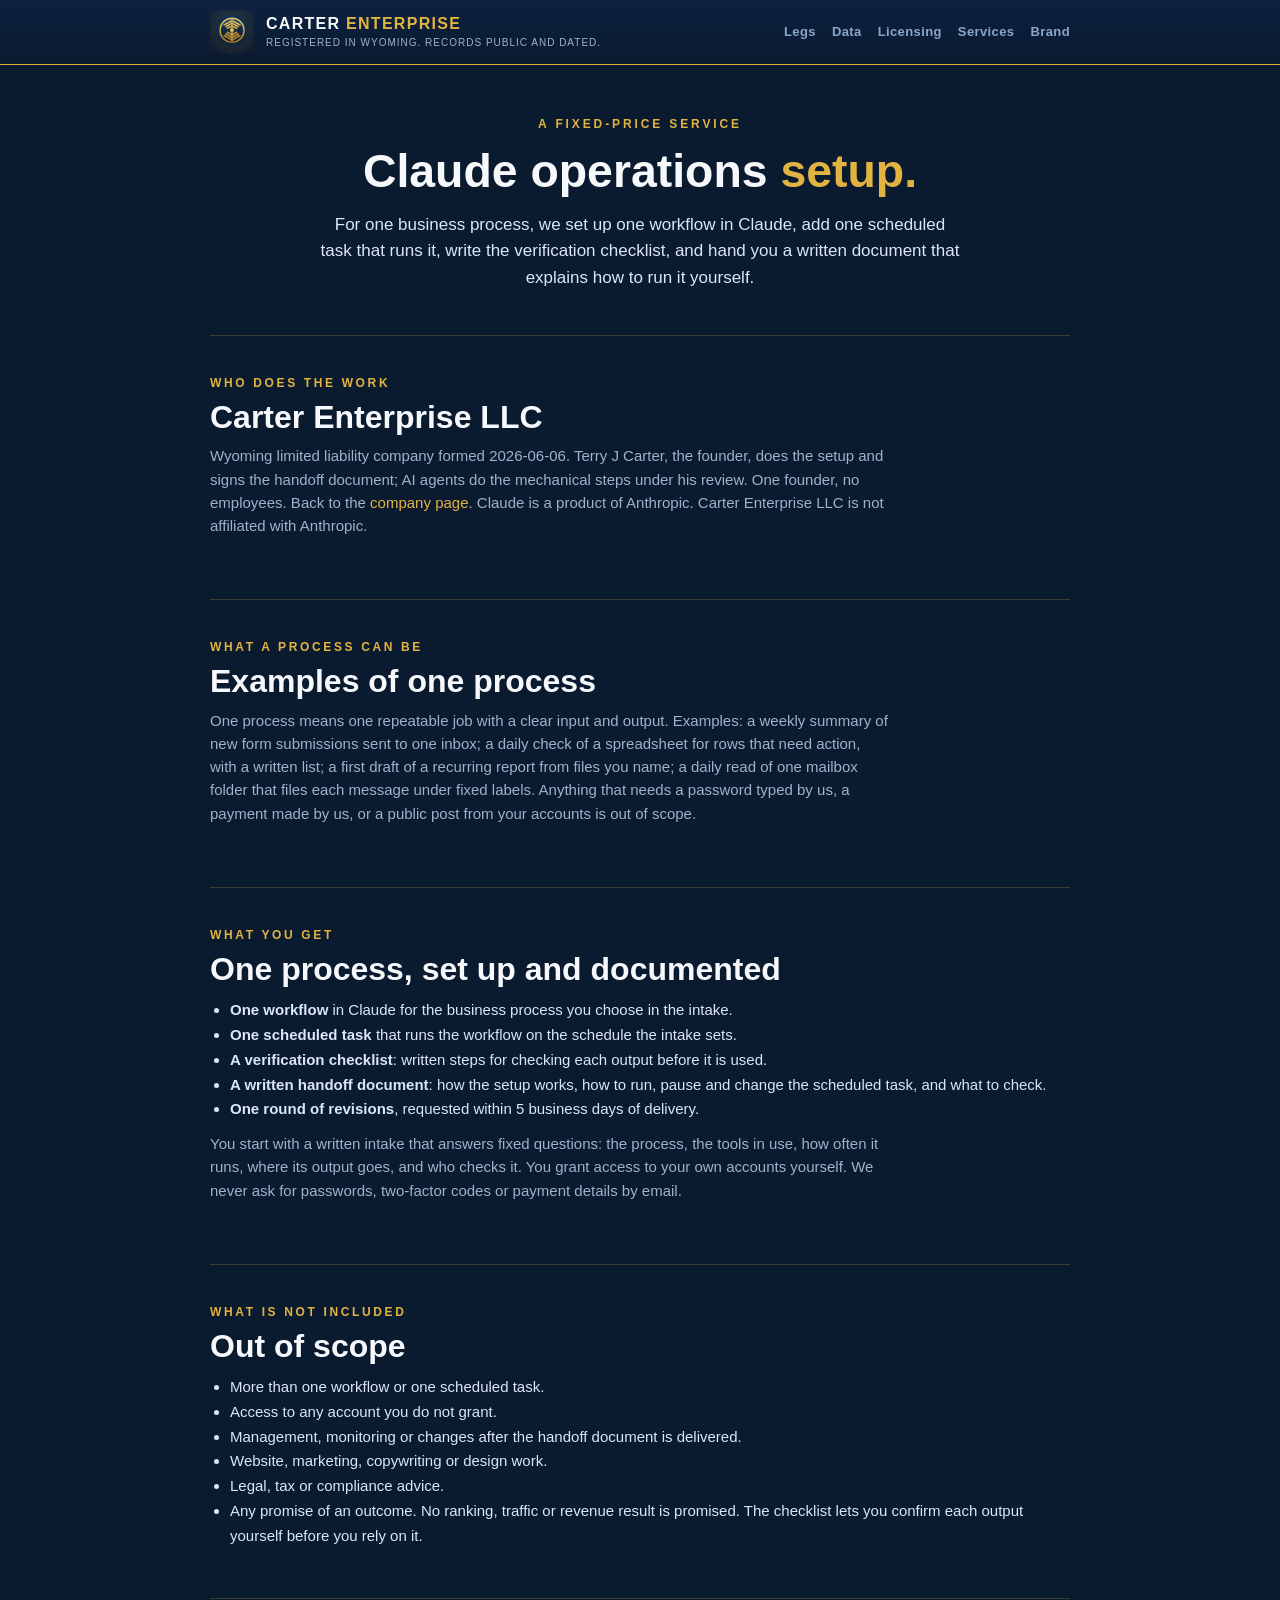
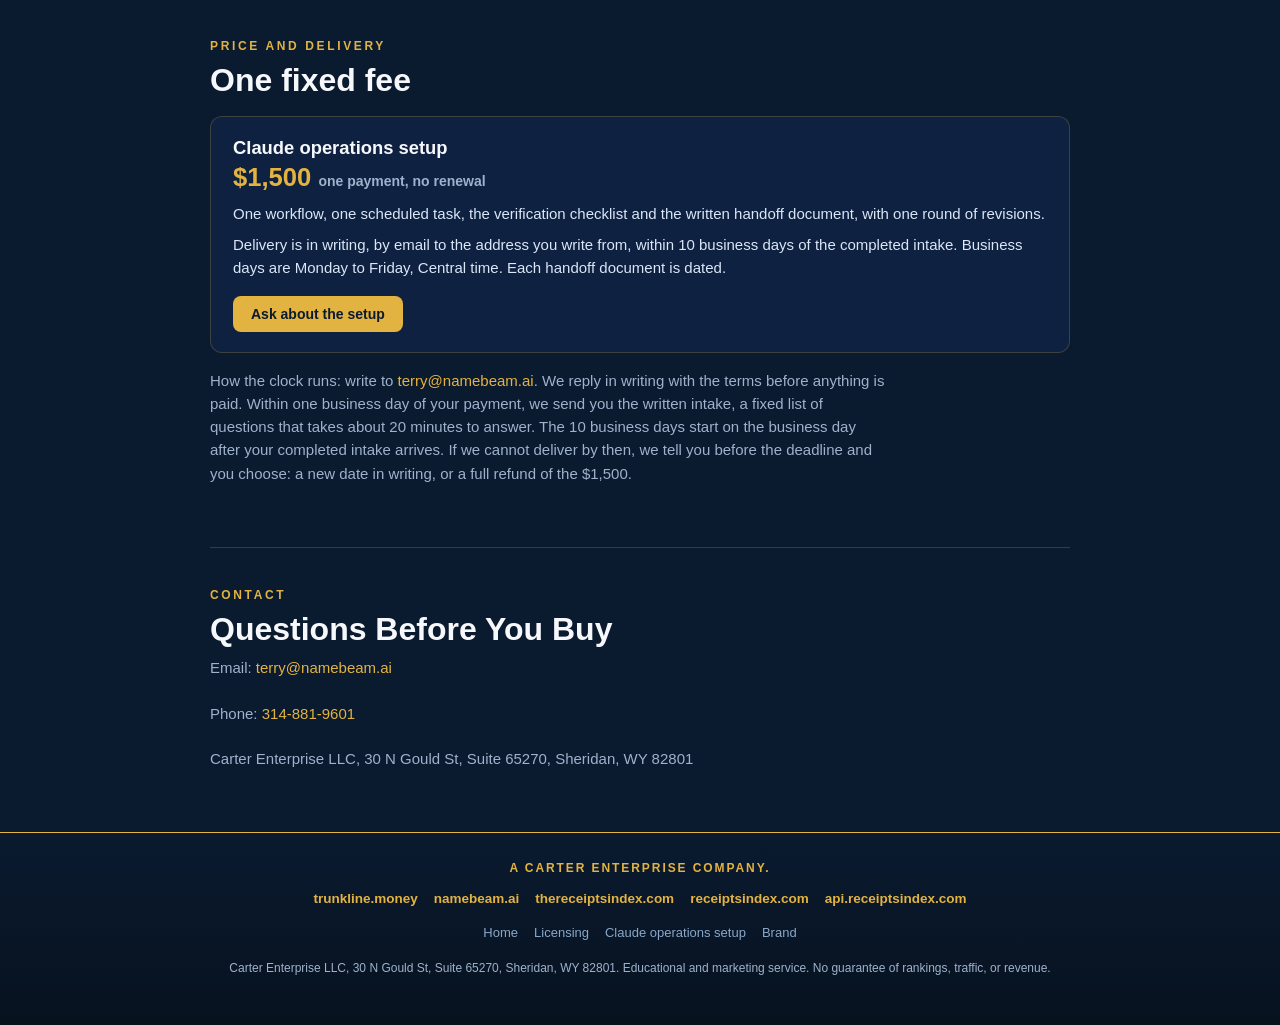
==== commit 40447d63: "claude-operations-setup: replace the inactive 1,500 USD Stripe button with an inquiry link to terry@" ====
--- a/claude-operations-setup/index.html
+++ b/claude-operations-setup/index.html
@@ -23,10 +23,10 @@
 <section><div class="sec-eyebrow">WHAT IS NOT INCLUDED</div><h2>Out of scope</h2><ul class="plain"><li>More than one workflow or one scheduled task.</li><li>Access to any account you do not grant.</li><li>Management, monitoring or changes after the handoff document is delivered.</li><li>Website, marketing, copywriting or design work.</li><li>Legal, tax or compliance advice.</li><li>Any promise of an outcome. No ranking, traffic or revenue result is promised. The checklist lets you confirm each output yourself before you rely on it.</li></ul></section>
 
 <section><div class="sec-eyebrow">PRICE AND DELIVERY</div><h2>One fixed fee</h2>
-<div class="opt"><h3>Claude operations setup</h3><div class="price">$1,500 <span style="font-size:14px;color:var(--muted);font-weight:600">one payment, no renewal</span></div><p>One workflow, one scheduled task, the verification checklist and the written handoff document, with one round of revisions.</p><p>Delivery is in writing, by email to the address on your payment, within 10 business days of the completed intake. Business days are Monday to Friday, Central time. Each handoff document is dated.</p><a class="buy" href="https://buy.stripe.com/7sYdR9bNy0SB7mM4hadIA14">Pay $1,500 by card through Stripe</a></div>
-<p class="sub">How the clock runs: you pay through Stripe and receive a Stripe receipt at once. Within one business day, terry@carterenterprise.llc sends you the written intake, a fixed list of questions that takes about 20 minutes to answer. The 10 business days start on the business day after your completed intake arrives. If we cannot deliver by then, we tell you before the deadline and you choose: a new date in writing, or a full refund of the $1,500.</p></section>
+<div class="opt"><h3>Claude operations setup</h3><div class="price">$1,500 <span style="font-size:14px;color:var(--muted);font-weight:600">one payment, no renewal</span></div><p>One workflow, one scheduled task, the verification checklist and the written handoff document, with one round of revisions.</p><p>Delivery is in writing, by email to the address you write from, within 10 business days of the completed intake. Business days are Monday to Friday, Central time. Each handoff document is dated.</p><a class="buy" href="mailto:terry@namebeam.ai?subject=Claude%20operations%20setup">Ask about the setup</a></div>
+<p class="sub">How the clock runs: write to <a href="mailto:terry@namebeam.ai">terry@namebeam.ai</a>. We reply in writing with the terms before anything is paid. Within one business day of your payment, we send you the written intake, a fixed list of questions that takes about 20 minutes to answer. The 10 business days start on the business day after your completed intake arrives. If we cannot deliver by then, we tell you before the deadline and you choose: a new date in writing, or a full refund of the $1,500.</p></section>
 
-<section><div class="sec-eyebrow">CONTACT</div><h2>Questions Before You Buy</h2><p class="sub">Email: <a href="mailto:terry@carterenterprise.llc">terry@carterenterprise.llc</a></p><p class="sub">Phone: <a href="tel:314-881-9601">314-881-9601</a></p><p class="sub">Carter Enterprise LLC, 30 N Gould St, Suite 65270, Sheridan, WY 82801</p></section>
+<section><div class="sec-eyebrow">CONTACT</div><h2>Questions Before You Buy</h2><p class="sub">Email: <a href="mailto:terry@namebeam.ai">terry@namebeam.ai</a></p><p class="sub">Phone: <a href="tel:314-881-9601">314-881-9601</a></p><p class="sub">Carter Enterprise LLC, 30 N Gould St, Suite 65270, Sheridan, WY 82801</p></section>
 </div>
 
 <footer><div class="wrap"><div class="fk">A Carter Enterprise Company.</div>
